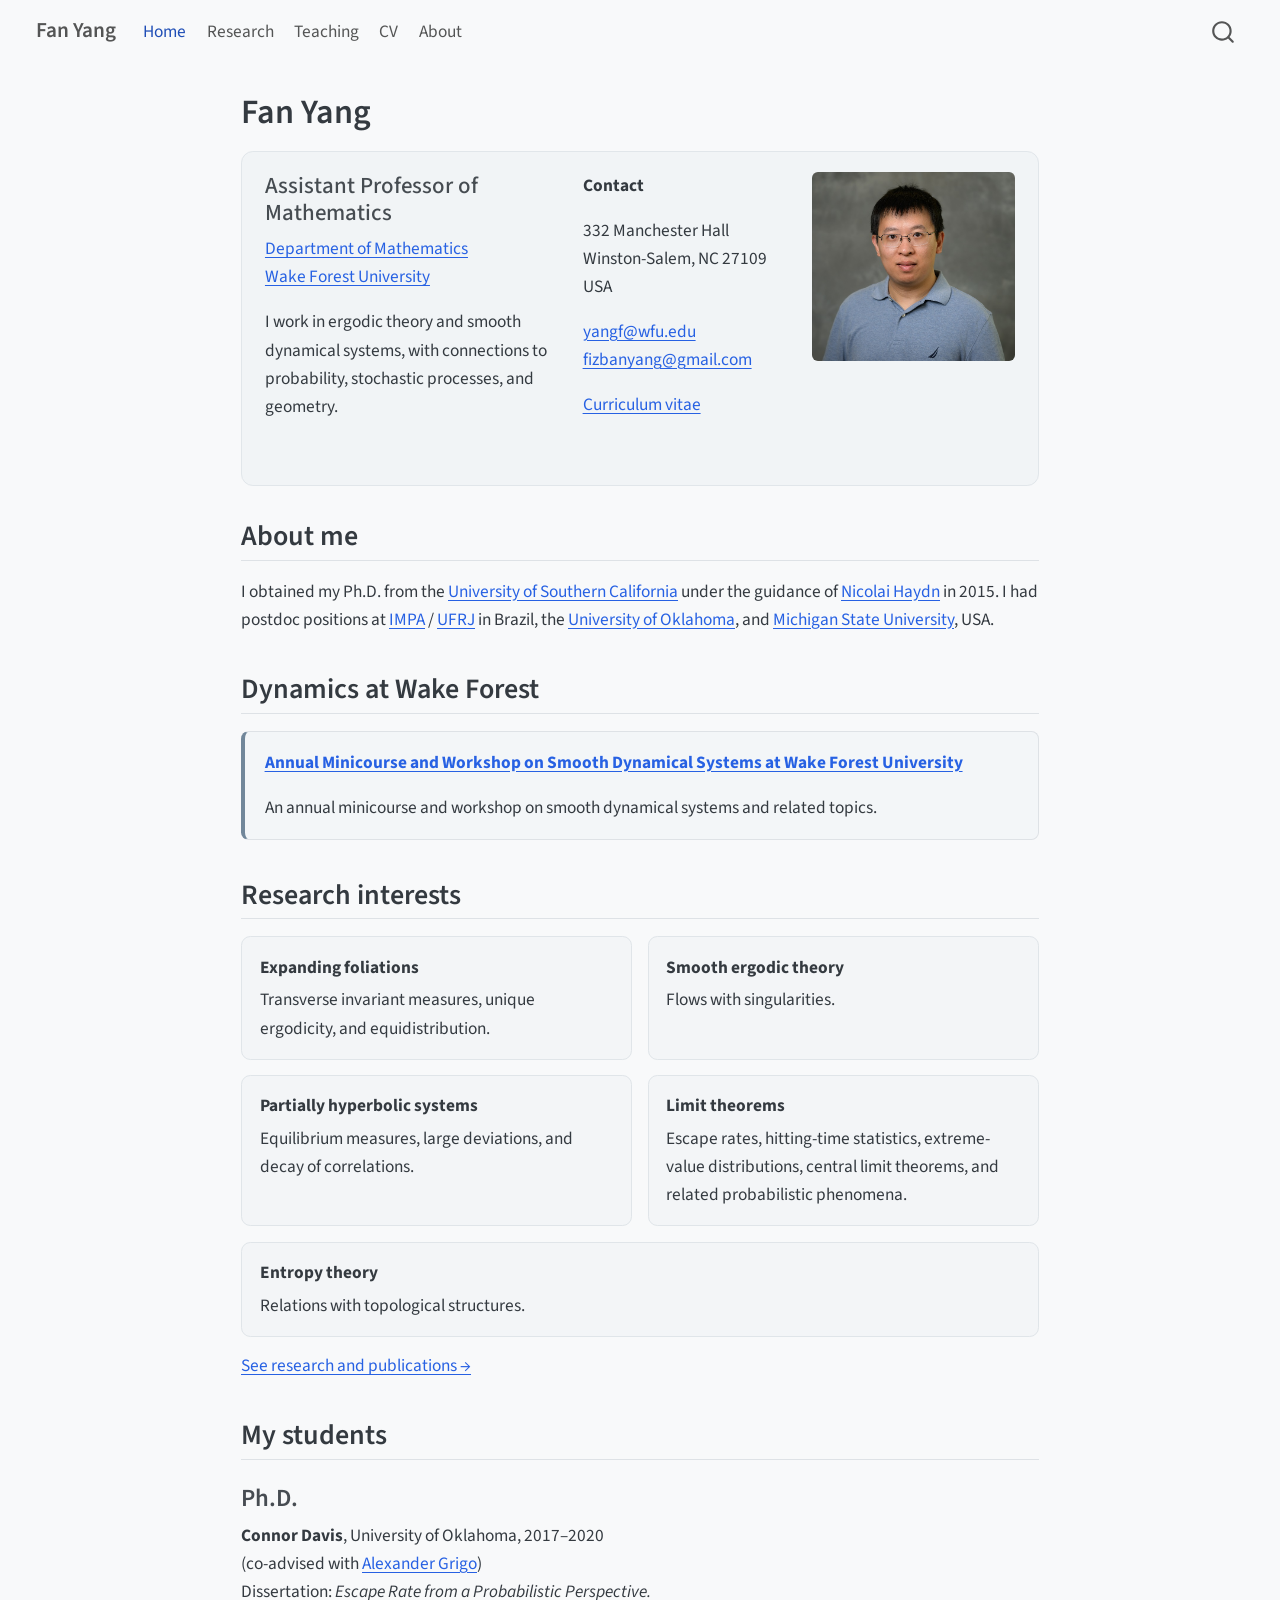
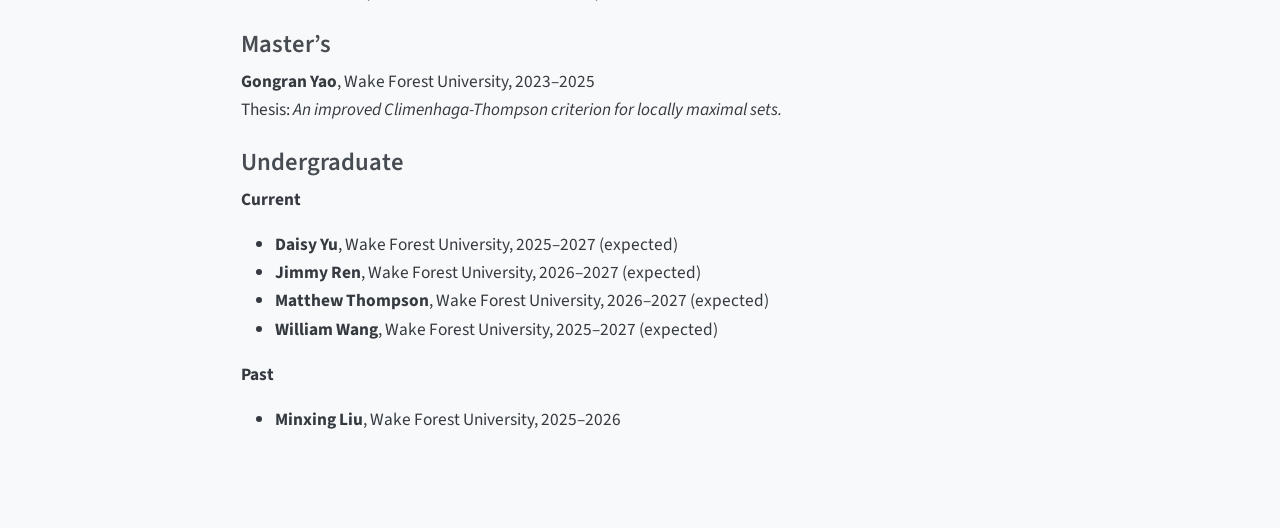
==== index.html @ 1210e76a "Built site for gh-pages" ====
<!DOCTYPE html>
<html xmlns="http://www.w3.org/1999/xhtml" lang="en" xml:lang="en"><head>

<meta charset="utf-8">
<meta name="generator" content="quarto-1.10.18">

<meta name="viewport" content="width=device-width, initial-scale=1.0, user-scalable=yes">


<title>Fan Yang</title>
<style>
/* Default styles provided by pandoc.
** See https://pandoc.org/MANUAL.html#variables-for-html for config info.
*/
span.smallcaps{font-variant: small-caps;}
div.columns{display: flex; gap: 1.5em;}
div.column{flex: auto;}
@media screen {
div.columns{gap: min(4vw, 1.5em);}
div.column{overflow-x: auto;}
}
div.hanging-indent{margin-left: 1.5em; text-indent: -1.5em;}
ul.task-list{list-style: none;}
ul.task-list li input[type="checkbox"] {
  width: 0.8em;
  margin: 0 0.8em 0.2em -1em; /* quarto-specific, see https://github.com/quarto-dev/quarto-cli/issues/4556 */ 
  vertical-align: middle;
}
</style>


<script src="site_libs/quarto-nav/quarto-nav.js"></script>
<script src="site_libs/quarto-nav/headroom.min.js"></script>
<script src="site_libs/clipboard/clipboard.min.js"></script>
<script src="site_libs/quarto-search/autocomplete.umd.js"></script>
<script src="site_libs/quarto-search/fuse.min.js"></script>
<script src="site_libs/quarto-search/quarto-search.js"></script>
<meta name="quarto:offset" content="./">
<script src="site_libs/quarto-html/quarto.js" type="module"></script>
<script src="site_libs/quarto-html/tabsets/tabsets.js" type="module"></script>
<script src="site_libs/quarto-html/popper.min.js"></script>
<script src="site_libs/quarto-html/tippy.umd.min.js"></script>
<link href="site_libs/quarto-html/tippy.css" rel="stylesheet">
<link href="site_libs/quarto-html/quarto-syntax-highlighting-64a204ab8560d761af7679ceaba22944.css" rel="stylesheet" id="quarto-text-highlighting-styles">
<script src="site_libs/bootstrap/bootstrap.min.js"></script>
<link href="site_libs/bootstrap/bootstrap-icons.css" rel="stylesheet">
<link href="site_libs/bootstrap/bootstrap-445b8638c3d06994fee0907d791121c4.min.css" rel="stylesheet" append-hash="true" id="quarto-bootstrap" data-mode="light">
<script id="quarto-search-options" type="application/json">{
  "location": "navbar",
  "copy-button": false,
  "collapse-after": 3,
  "panel-placement": "end",
  "type": "overlay",
  "limit": 50,
  "keyboard-shortcut": [
    "f",
    "/",
    "s"
  ],
  "show-item-context": false,
  "language": {
    "search-no-results-text": "No results",
    "search-matching-documents-text": "matching documents",
    "search-copy-link-title": "Copy link to search",
    "search-hide-matches-text": "Hide additional matches",
    "search-more-match-text": "more match in this document",
    "search-more-matches-text": "more matches in this document",
    "search-clear-button-title": "Clear",
    "search-text-placeholder": "",
    "search-detached-cancel-button-title": "Cancel",
    "search-submit-button-title": "Submit",
    "search-label": "Search"
  }
}</script>


<link rel="stylesheet" href="site-20260906.css">
</head>

<body class="nav-fixed fullcontent quarto-light">

<div id="quarto-search-results"></div>
  <header id="quarto-header" class="headroom fixed-top">
    <nav class="navbar navbar-expand-lg " data-bs-theme="dark">
      <div class="navbar-container container-fluid">
      <div class="navbar-brand-container mx-auto">
    <a class="navbar-brand" href="./index.html">
    <span class="navbar-title">Fan Yang</span>
    </a>
  </div>
            <div id="quarto-search" class="" title="Search"></div>
          <button class="navbar-toggler" type="button" data-bs-toggle="collapse" data-bs-target="#navbarCollapse" aria-controls="navbarCollapse" role="menu" aria-expanded="false" aria-label="Toggle navigation" onclick="if (window.quartoToggleHeadroom) { window.quartoToggleHeadroom(); }">
  <span class="navbar-toggler-icon"></span>
</button>
          <div class="collapse navbar-collapse" id="navbarCollapse">
            <ul class="navbar-nav navbar-nav-scroll me-auto">
  <li class="nav-item">
    <a class="nav-link active" href="./index.html" aria-current="page"> 
<span class="menu-text">Home</span></a>
  </li>  
  <li class="nav-item">
    <a class="nav-link" href="./research-and-publications.html"> 
<span class="menu-text">Research</span></a>
  </li>  
  <li class="nav-item">
    <a class="nav-link" href="./teaching.html"> 
<span class="menu-text">Teaching</span></a>
  </li>  
  <li class="nav-item">
    <a class="nav-link" href="https://www.dropbox.com/scl/fi/lx8904ivaku64ta4567kk/CV.pdf?rlkey=yzhe9lqyrfjpr1rv62sb2cgor&amp;dl=0"> 
<span class="menu-text">CV</span></a>
  </li>  
  <li class="nav-item">
    <a class="nav-link" href="./about.html"> 
<span class="menu-text">About</span></a>
  </li>  
</ul>
          </div> <!-- /navcollapse -->
            <div class="quarto-navbar-tools">
</div>
      </div> <!-- /container-fluid -->
    </nav>
</header>
<!-- content -->
<div id="quarto-content" class="quarto-container page-columns page-rows-contents page-layout-article page-navbar">
<!-- sidebar -->
<!-- margin-sidebar -->
    
<!-- main -->
<main class="content" id="quarto-document-content">

<header id="title-block-header" class="quarto-title-block default">
<div class="quarto-title">
<h1 class="title">Fan Yang</h1>
</div>



<div class="quarto-title-meta">

    
  
    
  </div>
  


</header>


<div class="home-hero">
<div class="home-hero-grid">
<section id="assistant-professor-of-mathematics" class="level3 hero-main">
<h3 data-anchor-id="assistant-professor-of-mathematics">Assistant Professor of Mathematics</h3>
<p><a href="https://math.wfu.edu/">Department of Mathematics</a><br>
<a href="https://www.wfu.edu/">Wake Forest University</a></p>
<p>I work in ergodic theory and smooth dynamical systems, with connections to probability, stochastic processes, and geometry.</p>
</section>
<div class="hero-contact">
<p><strong>Contact</strong></p>
<p>332 Manchester Hall<br>
Winston-Salem, NC 27109<br>
USA</p>
<p><a href="mailto:yangf@wfu.edu">yangf@wfu.edu</a><br>
<a href="mailto:fizbanyang@gmail.com">fizbanyang@gmail.com</a></p>
<p><a href="https://www.dropbox.com/scl/fi/lx8904ivaku64ta4567kk/CV.pdf?rlkey=yzhe9lqyrfjpr1rv62sb2cgor&amp;dl=0">Curriculum vitae</a></p>
</div>
<div class="hero-photo">
<p><img src="images/Yang-Fan.jpg" class="profile-photo img-fluid" alt="Portrait of Fan Yang"></p>
</div>
</div>
</div>
<section id="about-me" class="level2">
<h2 data-anchor-id="about-me">About me</h2>
<p>I obtained my Ph.D.&nbsp;from the <a href="https://www.usc.edu/">University of Southern California</a> under the guidance of <a href="https://dornsife.usc.edu/nicolai-haydn/">Nicolai Haydn</a> in 2015. I had postdoc positions at <a href="https://impa.br/">IMPA</a> / <a href="https://im.ufrj.br/index.php/pt/">UFRJ</a> in Brazil, the <a href="https://www.ou.edu/">University of Oklahoma</a>, and <a href="https://msu.edu/">Michigan State University</a>, USA.</p>
</section>
<section id="dynamics-at-wake-forest" class="level2">
<h2 data-anchor-id="dynamics-at-wake-forest">Dynamics at Wake Forest</h2>
<div class="activity-card">
<p><a href="https://sites.google.com/wfu.edu/jan-2026-dynamics-workshop-wfu/"><strong>Annual Minicourse and Workshop on Smooth Dynamical Systems at Wake Forest University</strong></a></p>
<p>An annual minicourse and workshop on smooth dynamical systems and related topics.</p>
</div>
</section>
<section id="research-interests" class="level2">
<h2 data-anchor-id="research-interests">Research interests</h2>
<div class="research-grid">
<div class="research-card">
<p><strong>Expanding foliations</strong></p>
<p>Transverse invariant measures, unique ergodicity, and equidistribution.</p>
</div>
<div class="research-card">
<p><strong>Smooth ergodic theory</strong></p>
<p>Flows with singularities.</p>
</div>
<div class="research-card">
<p><strong>Partially hyperbolic systems</strong></p>
<p>Equilibrium measures, large deviations, and decay of correlations.</p>
</div>
<div class="research-card">
<p><strong>Limit theorems</strong></p>
<p>Escape rates, hitting-time statistics, extreme-value distributions, central limit theorems, and related probabilistic phenomena.</p>
</div>
<div class="research-card research-card-wide">
<p><strong>Entropy theory</strong></p>
<p>Relations with topological structures.</p>
</div>
</div>
<p><a href="./research-and-publications.html">See research and publications →</a></p>
</section>
<section id="my-students" class="level2">
<h2 data-anchor-id="my-students">My students</h2>
<section id="ph.d." class="level3">
<h3 data-anchor-id="ph.d.">Ph.D.</h3>
<p><strong>Connor Davis</strong>, University of Oklahoma, 2017–2020<br>
(co-advised with <a href="https://math.ou.edu/~grigo/">Alexander Grigo</a>)<br>
Dissertation: <em>Escape Rate from a Probabilistic Perspective.</em></p>
</section>
<section id="masters" class="level3">
<h3 data-anchor-id="masters">Master’s</h3>
<p><strong>Gongran Yao</strong>, Wake Forest University, 2023–2025<br>
Thesis: <em>An improved Climenhaga-Thompson criterion for locally maximal sets.</em></p>
</section>
<section id="undergraduate" class="level3">
<h3 data-anchor-id="undergraduate">Undergraduate</h3>
<p><strong>Current</strong></p>
<ul>
<li><strong>Daisy Yu</strong>, Wake Forest University, 2025–2027 (expected)</li>
<li><strong>Jimmy Ren</strong>, Wake Forest University, 2026–2027 (expected)</li>
<li><strong>Matthew Thompson</strong>, Wake Forest University, 2026–2027 (expected)</li>
<li><strong>William Wang</strong>, Wake Forest University, 2025–2027 (expected)</li>
</ul>
<p><strong>Past</strong></p>
<ul>
<li><strong>Minxing Liu</strong>, Wake Forest University, 2025–2026</li>
</ul>


</section>
</section>

</main> <!-- /main -->
<script id="quarto-html-after-body" type="application/javascript">
  window.document.addEventListener("DOMContentLoaded", function (event) {
    const isCodeAnnotation = (el) => {
      for (const clz of el.classList) {
        if (clz.startsWith('code-annotation-')) {                     
          return true;
        }
      }
      return false;
    }
    const onCopySuccess = function(e) {
      // button target
      const button = e.trigger;
      // don't keep focus
      button.blur();
      // flash "checked"
      button.classList.add('code-copy-button-checked');
      var currentTitle = button.getAttribute("title");
      button.setAttribute("title", "Copied!");
      let tooltip;
      if (window.bootstrap) {
        button.setAttribute("data-bs-toggle", "tooltip");
        button.setAttribute("data-bs-placement", "left");
        button.setAttribute("data-bs-title", "Copied!");
        tooltip = new bootstrap.Tooltip(button, 
          { trigger: "manual", 
            customClass: "code-copy-button-tooltip",
            offset: [0, -8]});
        tooltip.show();    
      }
      setTimeout(function() {
        if (tooltip) {
          tooltip.hide();
          button.removeAttribute("data-bs-title");
          button.removeAttribute("data-bs-toggle");
          button.removeAttribute("data-bs-placement");
        }
        button.setAttribute("title", currentTitle);
        button.classList.remove('code-copy-button-checked');
      }, 1000);
      // clear code selection
      e.clearSelection();
    }
    const getTextToCopy = function(trigger) {
      const outerScaffold = trigger.parentElement.cloneNode(true);
      const codeEl = outerScaffold.querySelector('code');
      for (const childEl of codeEl.children) {
        if (isCodeAnnotation(childEl)) {
          childEl.remove();
        }
      }
      return codeEl.innerText;
    }
    const clipboard = new window.ClipboardJS('.code-copy-button:not([data-in-quarto-modal])', {
      text: getTextToCopy
    });
    clipboard.on('success', onCopySuccess);
    if (window.document.getElementById('quarto-embedded-source-code-modal')) {
      const clipboardModal = new window.ClipboardJS('.code-copy-button[data-in-quarto-modal]', {
        text: getTextToCopy,
        container: window.document.getElementById('quarto-embedded-source-code-modal')
      });
      clipboardModal.on('success', onCopySuccess);
    }
      var localhostRegex = new RegExp(/^(?:http|https):\/\/localhost\:?[0-9]*\//);
      var mailtoRegex = new RegExp(/^mailto:/);
        var filterRegex = new RegExp("https:\/\/fanyang-math\.github\.io");
      var isInternal = (href) => {
          return filterRegex.test(href) || localhostRegex.test(href) || mailtoRegex.test(href);
      }
      // Inspect non-navigation links and adorn them if external
     var links = window.document.querySelectorAll('a[href]:not(.nav-link):not(.navbar-brand):not(.toc-action):not(.sidebar-link):not(.sidebar-item-toggle):not(.pagination-link):not(.no-external):not([aria-hidden]):not(.dropdown-item):not(.quarto-navigation-tool):not(.about-link)');
      for (var i=0; i<links.length; i++) {
        const link = links[i];
        if (!isInternal(link.href)) {
          // undo the damage that might have been done by quarto-nav.js in the case of
          // links that we want to consider external
          if (link.dataset.originalHref !== undefined) {
            link.href = link.dataset.originalHref;
          }
            // target, if specified
            link.setAttribute("target", "_blank");
            if (link.getAttribute("rel") === null) {
              link.setAttribute("rel", "noopener");
            }
        }
      }
    function tippyHover(el, contentFn, onTriggerFn, onUntriggerFn) {
      const config = {
        allowHTML: true,
        maxWidth: 500,
        delay: 100,
        arrow: false,
        appendTo: function(el) {
            return el.parentElement;
        },
        interactive: true,
        interactiveBorder: 10,
        theme: 'quarto',
        placement: 'bottom-start',
      };
      if (contentFn) {
        config.content = contentFn;
      }
      if (onTriggerFn) {
        config.onTrigger = onTriggerFn;
      }
      if (onUntriggerFn) {
        config.onUntrigger = onUntriggerFn;
      }
      window.tippy(el, config); 
    }
    const noterefs = window.document.querySelectorAll('a[role="doc-noteref"]');
    for (var i=0; i<noterefs.length; i++) {
      const ref = noterefs[i];
      tippyHover(ref, function() {
        // use id or data attribute instead here
        let href = ref.getAttribute('data-footnote-href') || ref.getAttribute('href');
        try { href = new URL(href).hash; } catch {}
        const id = href.replace(/^#\/?/, "");
        const note = window.document.getElementById(id);
        if (note) {
          return note.innerHTML;
        } else {
          return "";
        }
      });
    }
    const xrefs = window.document.querySelectorAll('a.quarto-xref');
    const processXRef = (id, note) => {
      // Strip column container classes
      const stripColumnClz = (el) => {
        el.classList.remove("page-full", "page-columns");
        if (el.children) {
          for (const child of el.children) {
            stripColumnClz(child);
          }
        }
      }
      stripColumnClz(note)
      if (id === null || id.startsWith('sec-')) {
        // Special case sections, only their first couple elements
        const container = document.createElement("div");
        if (note.children && note.children.length > 2) {
          container.appendChild(note.children[0].cloneNode(true));
          for (let i = 1; i < note.children.length; i++) {
            const child = note.children[i];
            if (child.tagName === "P" && child.innerText === "") {
              continue;
            } else {
              container.appendChild(child.cloneNode(true));
              break;
            }
          }
          if (window.Quarto?.typesetMath) {
            window.Quarto.typesetMath(container);
          }
          return container.innerHTML
        } else {
          if (window.Quarto?.typesetMath) {
            window.Quarto.typesetMath(note);
          }
          return note.innerHTML;
        }
      } else {
        // Remove any anchor links if they are present
        const anchorLink = note.querySelector('a.anchorjs-link');
        if (anchorLink) {
          anchorLink.remove();
        }
        if (window.Quarto?.typesetMath) {
          window.Quarto.typesetMath(note);
        }
        if (note.classList.contains("callout")) {
          return note.outerHTML;
        } else {
          return note.innerHTML;
        }
      }
    }
    for (var i=0; i<xrefs.length; i++) {
      const xref = xrefs[i];
      tippyHover(xref, undefined, function(instance) {
        instance.disable();
        let url = xref.getAttribute('href');
        let hash = undefined; 
        if (url.startsWith('#')) {
          hash = url;
        } else {
          try { hash = new URL(url).hash; } catch {}
        }
        if (hash) {
          const id = hash.replace(/^#\/?/, "");
          const note = window.document.getElementById(id);
          if (note !== null) {
            try {
              const html = processXRef(id, note.cloneNode(true));
              instance.setContent(html);
            } finally {
              instance.enable();
              instance.show();
            }
          } else {
            // See if we can fetch this
            fetch(url.split('#')[0])
            .then(res => res.text())
            .then(html => {
              const parser = new DOMParser();
              const htmlDoc = parser.parseFromString(html, "text/html");
              const note = htmlDoc.getElementById(id);
              if (note !== null) {
                const html = processXRef(id, note);
                instance.setContent(html);
              } 
            }).finally(() => {
              instance.enable();
              instance.show();
            });
          }
        } else {
          // See if we can fetch a full url (with no hash to target)
          // This is a special case and we should probably do some content thinning / targeting
          fetch(url)
          .then(res => res.text())
          .then(html => {
            const parser = new DOMParser();
            const htmlDoc = parser.parseFromString(html, "text/html");
            const note = htmlDoc.querySelector('main.content');
            if (note !== null) {
              // This should only happen for chapter cross references
              // (since there is no id in the URL)
              // remove the first header
              if (note.children.length > 0 && note.children[0].tagName === "HEADER") {
                note.children[0].remove();
              }
              const html = processXRef(null, note);
              instance.setContent(html);
            } 
          }).finally(() => {
            instance.enable();
            instance.show();
          });
        }
      }, function(instance) {
      });
    }
        let selectedAnnoteEl;
        const selectorForAnnotation = ( cell, annotation) => {
          let cellAttr = 'data-code-cell="' + cell + '"';
          let lineAttr = 'data-code-annotation="' +  annotation + '"';
          const selector = 'span[' + cellAttr + '][' + lineAttr + ']';
          return selector;
        }
        const selectCodeLines = (annoteEl) => {
          const doc = window.document;
          const targetCell = annoteEl.getAttribute("data-target-cell");
          const targetAnnotation = annoteEl.getAttribute("data-target-annotation");
          const annoteSpan = window.document.querySelector(selectorForAnnotation(targetCell, targetAnnotation));
          const lines = annoteSpan.getAttribute("data-code-lines").split(",");
          const lineIds = lines.map((line) => {
            return targetCell + "-" + line;
          })
          let top = null;
          let height = null;
          let parent = null;
          if (lineIds.length > 0) {
              //compute the position of the single el (top and bottom and make a div)
              const el = window.document.getElementById(lineIds[0]);
              top = el.offsetTop;
              height = el.offsetHeight;
              parent = el.parentElement.parentElement;
            if (lineIds.length > 1) {
              const lastEl = window.document.getElementById(lineIds[lineIds.length - 1]);
              const bottom = lastEl.offsetTop + lastEl.offsetHeight;
              height = bottom - top;
            }
            if (top !== null && height !== null && parent !== null) {
              // cook up a div (if necessary) and position it 
              let div = window.document.getElementById("code-annotation-line-highlight");
              if (div === null) {
                div = window.document.createElement("div");
                div.setAttribute("id", "code-annotation-line-highlight");
                div.style.position = 'absolute';
                parent.appendChild(div);
              }
              div.style.top = top - 2 + "px";
              div.style.height = height + 4 + "px";
              div.style.left = 0;
              let gutterDiv = window.document.getElementById("code-annotation-line-highlight-gutter");
              if (gutterDiv === null) {
                gutterDiv = window.document.createElement("div");
                gutterDiv.setAttribute("id", "code-annotation-line-highlight-gutter");
                gutterDiv.style.position = 'absolute';
                const codeCell = window.document.getElementById(targetCell);
                const gutter = codeCell.querySelector('.code-annotation-gutter');
                gutter.appendChild(gutterDiv);
              }
              gutterDiv.style.top = top - 2 + "px";
              gutterDiv.style.height = height + 4 + "px";
            }
            selectedAnnoteEl = annoteEl;
          }
        };
        const unselectCodeLines = () => {
          const elementsIds = ["code-annotation-line-highlight", "code-annotation-line-highlight-gutter"];
          elementsIds.forEach((elId) => {
            const div = window.document.getElementById(elId);
            if (div) {
              div.remove();
            }
          });
          selectedAnnoteEl = undefined;
        };
          // Handle positioning of the toggle
      window.addEventListener(
        "resize",
        throttle(() => {
          elRect = undefined;
          if (selectedAnnoteEl) {
            selectCodeLines(selectedAnnoteEl);
          }
        }, 10)
      );
      function throttle(fn, ms) {
      let throttle = false;
      let timer;
        return (...args) => {
          if(!throttle) { // first call gets through
              fn.apply(this, args);
              throttle = true;
          } else { // all the others get throttled
              if(timer) clearTimeout(timer); // cancel #2
              timer = setTimeout(() => {
                fn.apply(this, args);
                timer = throttle = false;
              }, ms);
          }
        };
      }
        // Attach click handler to the DT
        const annoteDls = window.document.querySelectorAll('dt[data-target-cell]');
        for (const annoteDlNode of annoteDls) {
          annoteDlNode.addEventListener('click', (event) => {
            const clickedEl = event.target;
            if (clickedEl !== selectedAnnoteEl) {
              unselectCodeLines();
              const activeEl = window.document.querySelector('dt[data-target-cell].code-annotation-active');
              if (activeEl) {
                activeEl.classList.remove('code-annotation-active');
              }
              selectCodeLines(clickedEl);
              clickedEl.classList.add('code-annotation-active');
            } else {
              // Unselect the line
              unselectCodeLines();
              clickedEl.classList.remove('code-annotation-active');
            }
          });
        }
    const findCites = (el) => {
      const parentEl = el.parentElement;
      if (parentEl) {
        const cites = parentEl.dataset.cites;
        if (cites) {
          return {
            el,
            cites: cites.split(' ')
          };
        } else {
          return findCites(el.parentElement)
        }
      } else {
        return undefined;
      }
    };
    var bibliorefs = window.document.querySelectorAll('a[role="doc-biblioref"]');
    for (var i=0; i<bibliorefs.length; i++) {
      const ref = bibliorefs[i];
      const citeInfo = findCites(ref);
      if (citeInfo) {
        tippyHover(citeInfo.el, function() {
          var popup = window.document.createElement('div');
          citeInfo.cites.forEach(function(cite) {
            var citeDiv = window.document.createElement('div');
            citeDiv.classList.add('hanging-indent');
            citeDiv.classList.add('csl-entry');
            var biblioDiv = window.document.getElementById('ref-' + cite);
            if (biblioDiv) {
              citeDiv.innerHTML = biblioDiv.innerHTML;
            }
            popup.appendChild(citeDiv);
          });
          return popup.innerHTML;
        });
      }
    }
  });
  </script>
</div> <!-- /content -->




</body></html>
---- site_libs/quarto-html/tippy.css ----
.tippy-box[data-animation=fade][data-state=hidden]{opacity:0}[data-tippy-root]{max-width:calc(100vw - 10px)}.tippy-box{position:relative;background-color:#333;color:#fff;border-radius:4px;font-size:14px;line-height:1.4;white-space:normal;outline:0;transition-property:transform,visibility,opacity}.tippy-box[data-placement^=top]>.tippy-arrow{bottom:0}.tippy-box[data-placement^=top]>.tippy-arrow:before{bottom:-7px;left:0;border-width:8px 8px 0;border-top-color:initial;transform-origin:center top}.tippy-box[data-placement^=bottom]>.tippy-arrow{top:0}.tippy-box[data-placement^=bottom]>.tippy-arrow:before{top:-7px;left:0;border-width:0 8px 8px;border-bottom-color:initial;transform-origin:center bottom}.tippy-box[data-placement^=left]>.tippy-arrow{right:0}.tippy-box[data-placement^=left]>.tippy-arrow:before{border-width:8px 0 8px 8px;border-left-color:initial;right:-7px;transform-origin:center left}.tippy-box[data-placement^=right]>.tippy-arrow{left:0}.tippy-box[data-placement^=right]>.tippy-arrow:before{left:-7px;border-width:8px 8px 8px 0;border-right-color:initial;transform-origin:center right}.tippy-box[data-inertia][data-state=visible]{transition-timing-function:cubic-bezier(.54,1.5,.38,1.11)}.tippy-arrow{width:16px;height:16px;color:#333}.tippy-arrow:before{content:"";position:absolute;border-color:transparent;border-style:solid}.tippy-content{position:relative;padding:5px 9px;z-index:1}
---- site_libs/quarto-html/quarto-syntax-highlighting-64a204ab8560d761af7679ceaba22944.css ----
/* quarto syntax highlight colors */
:root {
  --quarto-hl-ot-color: #003B4F;
  --quarto-hl-at-color: #657422;
  --quarto-hl-ss-color: #20794D;
  --quarto-hl-an-color: #5E5E5E;
  --quarto-hl-fu-color: #4758AB;
  --quarto-hl-st-color: #20794D;
  --quarto-hl-cf-color: #003B4F;
  --quarto-hl-op-color: #5E5E5E;
  --quarto-hl-er-color: #AD0000;
  --quarto-hl-bn-color: #AD0000;
  --quarto-hl-al-color: #AD0000;
  --quarto-hl-va-color: #111111;
  --quarto-hl-bu-color: inherit;
  --quarto-hl-ex-color: inherit;
  --quarto-hl-pp-color: #AD0000;
  --quarto-hl-in-color: #5E5E5E;
  --quarto-hl-vs-color: #20794D;
  --quarto-hl-wa-color: #5E5E5E;
  --quarto-hl-do-color: #5E5E5E;
  --quarto-hl-im-color: #00769E;
  --quarto-hl-ch-color: #20794D;
  --quarto-hl-dt-color: #AD0000;
  --quarto-hl-fl-color: #AD0000;
  --quarto-hl-co-color: #5E5E5E;
  --quarto-hl-cv-color: #5E5E5E;
  --quarto-hl-cn-color: #8f5902;
  --quarto-hl-sc-color: #5E5E5E;
  --quarto-hl-dv-color: #AD0000;
  --quarto-hl-kw-color: #003B4F;
}

/* other quarto variables */
:root {
  --quarto-font-monospace: SFMono-Regular, Menlo, Monaco, Consolas, "Liberation Mono", "Courier New", monospace;
}

/* syntax highlight based on Pandoc's rules */
pre > code.sourceCode > span {
  color: #003B4F;
}

code.sourceCode > span {
  color: #003B4F;
}

div.sourceCode,
div.sourceCode pre.sourceCode {
  color: #003B4F;
}

/* Normal */
code span {
  color: #003B4F;
}

/* Alert */
code span.al {
  color: #AD0000;
  font-style: inherit;
}

/* Annotation */
code span.an {
  color: #5E5E5E;
  font-style: inherit;
}

/* Attribute */
code span.at {
  color: #657422;
  font-style: inherit;
}

/* BaseN */
code span.bn {
  color: #AD0000;
  font-style: inherit;
}

/* BuiltIn */
code span.bu {
  font-style: inherit;
}

/* ControlFlow */
code span.cf {
  color: #003B4F;
  font-weight: bold;
  font-style: inherit;
}

/* Char */
code span.ch {
  color: #20794D;
  font-style: inherit;
}

/* Constant */
code span.cn {
  color: #8f5902;
  font-style: inherit;
}

/* Comment */
code span.co {
  color: #5E5E5E;
  font-style: inherit;
}

/* CommentVar */
code span.cv {
  color: #5E5E5E;
  font-style: italic;
}

/* Documentation */
code span.do {
  color: #5E5E5E;
  font-style: italic;
}

/* DataType */
code span.dt {
  color: #AD0000;
  font-style: inherit;
}

/* DecVal */
code span.dv {
  color: #AD0000;
  font-style: inherit;
}

/* Error */
code span.er {
  color: #AD0000;
  font-style: inherit;
}

/* Extension */
code span.ex {
  font-style: inherit;
}

/* Float */
code span.fl {
  color: #AD0000;
  font-style: inherit;
}

/* Function */
code span.fu {
  color: #4758AB;
  font-style: inherit;
}

/* Import */
code span.im {
  color: #00769E;
  font-style: inherit;
}

/* Information */
code span.in {
  color: #5E5E5E;
  font-style: inherit;
}

/* Keyword */
code span.kw {
  color: #003B4F;
  font-weight: bold;
  font-style: inherit;
}

/* Operator */
code span.op {
  color: #5E5E5E;
  font-style: inherit;
}

/* Other */
code span.ot {
  color: #003B4F;
  font-style: inherit;
}

/* Preprocessor */
code span.pp {
  color: #AD0000;
  font-style: inherit;
}

/* SpecialChar */
code span.sc {
  color: #5E5E5E;
  font-style: inherit;
}

/* SpecialString */
code span.ss {
  color: #20794D;
  font-style: inherit;
}

/* String */
code span.st {
  color: #20794D;
  font-style: inherit;
}

/* Variable */
code span.va {
  color: #111111;
  font-style: inherit;
}

/* VerbatimString */
code span.vs {
  color: #20794D;
  font-style: inherit;
}

/* Warning */
code span.wa {
  color: #5E5E5E;
  font-style: italic;
}

.prevent-inlining {
  content: "</";
}

/*# sourceMappingURL=9d8d5bb603a83b8298b89080a598c93b.css.map */
---- site-20260906.css ----
body {
  font-size: 1.02rem;
  line-height: 1.62;
}

.navbar-brand {
  font-weight: 600;
}

h1 {
  font-weight: 600;
}

h2 {
  margin-top: 2.3rem;
  padding-bottom: 0.35rem;
  border-bottom: 1px solid var(--bs-border-color);
}

h3 {
  margin-top: 1.4rem;
}


.activity-card {
  padding: 1rem 1.15rem;
  border: 1px solid var(--bs-border-color);
  border-radius: 0.45rem;
  background: var(--bs-tertiary-bg);
}

.activity-card p:last-child {
  margin-bottom: 0;
}

ol > li {
  margin-bottom: 1rem;
}

/* Give the publication list enough vertical separation without making it airy. */
#published-papers + ol > li,
#preprints + ol > li {
  margin-bottom: 1.05rem;
}

/* Tables on the Teaching page should remain readable on narrow screens. */
table {
  width: 100%;
}



/* Keep the site content centered, but let the top navigation use the page width
   instead of looking centered inside the article column. */
.navbar .navbar-container,
.navbar .container-fluid {
  max-width: none !important;
  margin-left: 0 !important;
  margin-right: 0 !important;
}

.navbar .navbar-container {
  padding-left: 1.1rem;
  padding-right: 1.1rem;
}

.profile-photo {
  display: block;
  width: min(100%, 235px);
  height: auto;
  margin: 0 0 1rem auto;
  border-radius: 0.35rem;
}

@media (max-width: 768px) {
  .profile-photo {
    margin-left: 0;
    width: min(70%, 235px);
  }
}

/* ---------- Home-page visual layer ---------- */

/* Slightly soften the all-white page without making it look like a "designed" landing page. */
body {
  background-color: #f8f9fa;
}


/* The Wake activity keeps a slightly stronger accent. */
.activity-card {
  border-left: 4px solid #71879a;
  background-color: #f3f6f8;
}

/* Two-column research-interest cards on desktop. */
.research-grid {
  display: grid;
  grid-template-columns: repeat(2, minmax(0, 1fr));
  gap: 0.9rem;
  margin: 1rem 0 0.9rem 0;
}

.research-card {
  background-color: #f3f5f7;
  border: 1px solid #e0e5e9;
  border-radius: 0.55rem;
  padding: 0.95rem 1.05rem;
}

.research-card p {
  margin-bottom: 0;
}

.research-card p:first-child {
  margin-bottom: 0.28rem;
}

.research-card-wide {
  grid-column: 1 / -1;
}

/* Keep the reading column itself transparent so the very light page tint shows through. */
#quarto-content {
  background: transparent;
}

@media (max-width: 768px) {
  .research-grid {
    grid-template-columns: 1fr;
  }

  .research-card-wide {
    grid-column: auto;
  }
}




/* ---------- Research / Teaching page visual layer ---------- */

.page-intro {
  background-color: #f1f4f6;
  border: 1px solid #e1e6ea;
  border-radius: 0.65rem;
  padding: 1rem 1.2rem;
  margin: 0.35rem 0 1.8rem 0;
  font-size: 1.04rem;
}

.page-intro p {
  margin: 0;
}

.page-feature {
  background-color: #f4f6f8;
  border-left: 4px solid #71879a;
  border-radius: 0.25rem 0.55rem 0.55rem 0.25rem;
  padding: 0.9rem 1.05rem;
  margin: 0.75rem 0 1.6rem 0;
}

.page-feature ul {
  margin-bottom: 0;
}

.compact-feature {
  max-width: 42rem;
}

.teaching-table {
  margin: 0.75rem 0 1.8rem 0;
}

.teaching-table table {
  width: 100%;
  border-collapse: separate;
  border-spacing: 0;
  overflow: hidden;
  border: 1px solid #dfe4e8;
  border-radius: 0.55rem;
  background-color: #ffffff;
}

.teaching-table thead th {
  background-color: #e9eef2;
  border-bottom: 1px solid #d7dee4;
  font-weight: 650;
}

.teaching-table th,
.teaching-table td {
  padding: 0.72rem 0.85rem;
  vertical-align: top;
}


.teaching-table tbody tr:last-child td {
  border-bottom: 0;
}

@media (max-width: 768px) {
  .page-intro,
  .page-feature {
    padding: 0.85rem 0.95rem;
  }

  .teaching-table th,
  .teaching-table td {
    padding: 0.62rem 0.7rem;
  }
}


/* Semester color coding: subtle enough to preserve an academic look. */
.teaching-table tbody tr:has(.term-spring) td {
  background-color: #eef6f1;
}

.teaching-table tbody tr:has(.term-fall) td {
  background-color: #eef4fa;
}

.teaching-table tbody tr:has(.term-summer) td {
  background-color: #faf3e8;
}

.term-spring,
.term-fall,
.term-summer {
  white-space: nowrap;
}

/* Teaching table proportions: keep the Term column compact and give course names room. */
.teaching-table th:first-child,
.teaching-table td:first-child {
  width: 16%;
  white-space: nowrap;
}

.teaching-table th:nth-child(2),
.teaching-table td:nth-child(2) {
  width: 84%;
}

@media (min-width: 900px) {
  .teaching-table td:nth-child(2) {
    white-space: nowrap;
  }
}

@media (max-width: 899px) {
  .teaching-table td:nth-child(2) {
    white-space: normal;
  }
}

/* ---------- Home hero: custom CSS grid ---------- */
/* Avoid Quarto's .columns layout here. A native CSS grid is stable on
   reload/back-forward navigation and lets the tinted block size to content. */
.home-hero {
  background-color: #f1f4f6;
  border: 1px solid #e1e6ea;
  border-radius: 0.7rem;
  padding: 1.15rem 1.35rem 1.05rem 1.35rem;
  margin: 0.15rem 0 2rem 0;

  display: flow-root;
  min-height: 335px;
}

.home-hero-grid {
  display: grid;
  grid-template-columns: minmax(0, 42fr) minmax(0, 29fr) minmax(0, 30fr);
  column-gap: 2rem;
  align-items: start;
}

.home-hero h3 {
  margin-top: 0;
  font-size: 1.35rem;
  font-weight: 500;
}

.hero-main,
.hero-contact,
.hero-photo {
  min-width: 0;
}

.hero-photo {
  display: flex;
  justify-content: flex-end;
  align-items: flex-start;
}

.hero-photo .profile-photo,
.hero-photo img.profile-photo {
  display: block;
  width: 100%;
  max-width: 260px;
  height: auto;
  margin: 0;
  border-radius: 0.35rem;
}

/* Collapse gracefully on narrower screens. */
@media (max-width: 900px) {
  .home-hero-grid {
    grid-template-columns: 1fr 1fr;
    row-gap: 1.25rem;
  }

  .hero-photo {
    grid-column: 2;
    grid-row: 1 / span 2;
  }
}

@media (max-width: 650px) {
  .home-hero {
    padding: 1rem;
    min-height: 0;

  }

  .home-hero-grid {
    grid-template-columns: 1fr;
  }

  .hero-photo {
    grid-column: auto;
    grid-row: auto;
    justify-content: flex-start;
  }

  .hero-photo .profile-photo,
  .hero-photo img.profile-photo {
    max-width: 235px;
  }
}
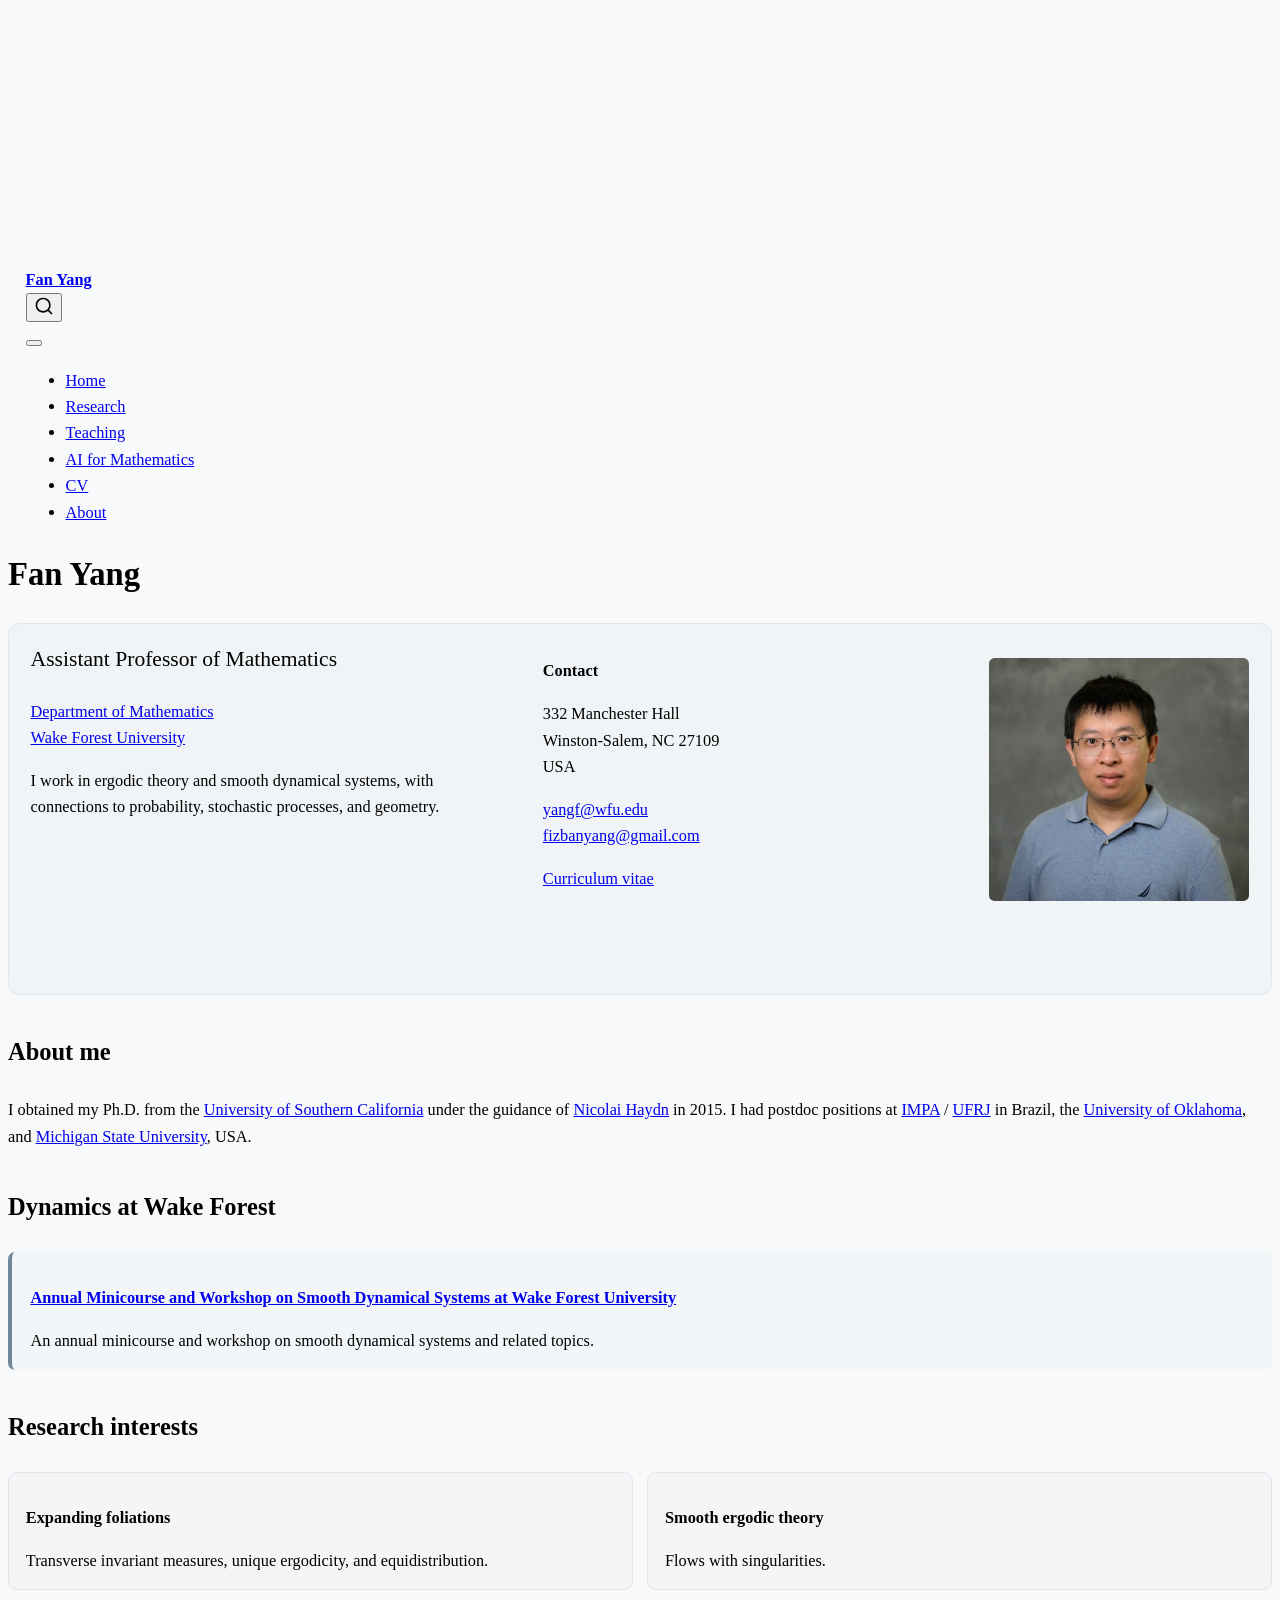
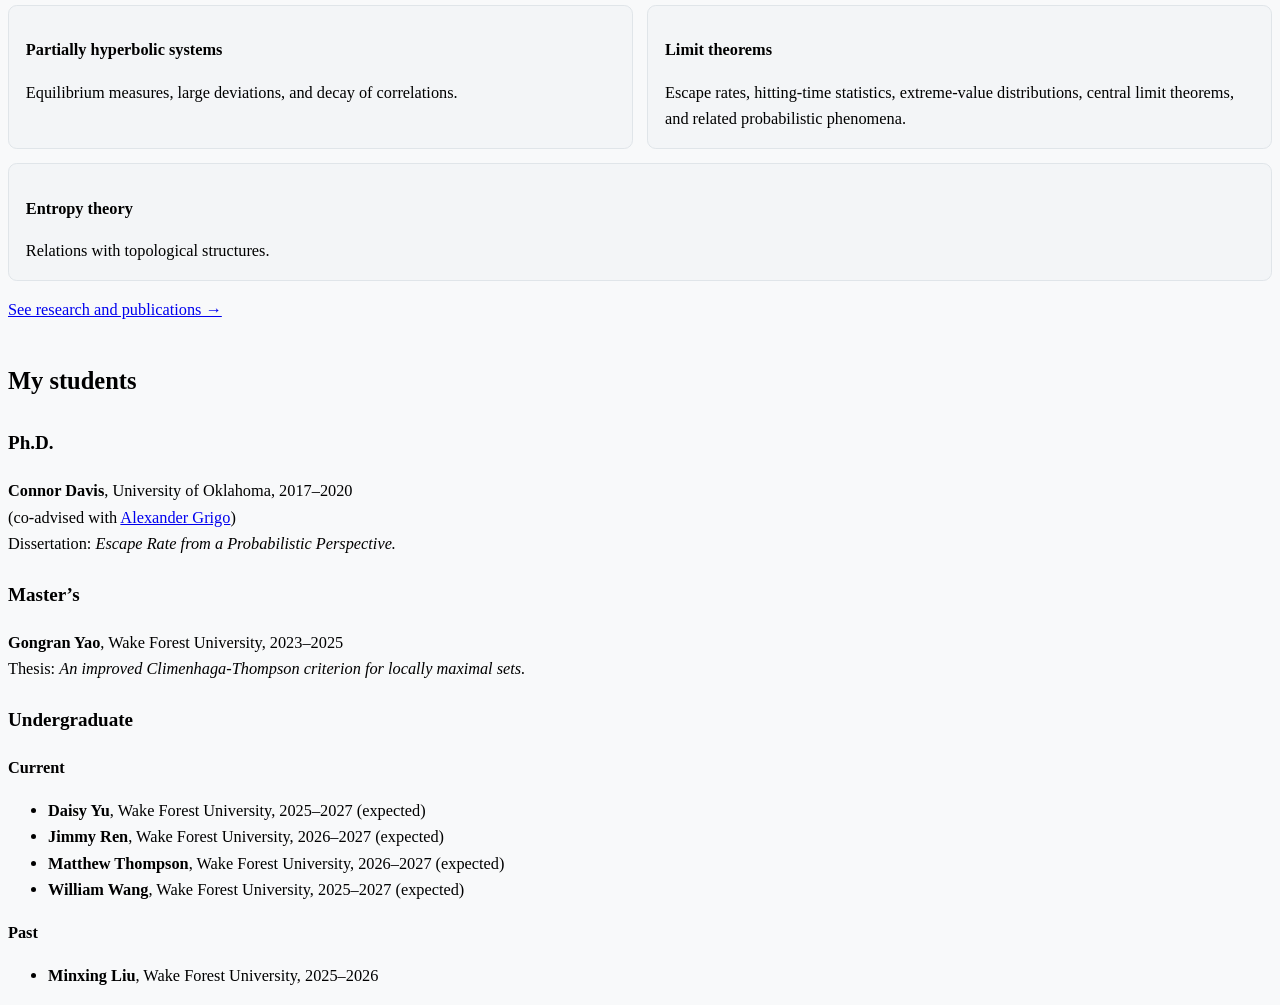
==== commit 803df065: "Built site for gh-pages" ====
--- a/index.html
+++ b/index.html
@@ -44,7 +44,7 @@
 <link href="site_libs/quarto-html/quarto-syntax-highlighting-64a204ab8560d761af7679ceaba22944.css" rel="stylesheet" id="quarto-text-highlighting-styles">
 <script src="site_libs/bootstrap/bootstrap.min.js"></script>
 <link href="site_libs/bootstrap/bootstrap-icons.css" rel="stylesheet">
-<link href="site_libs/bootstrap/bootstrap-445b8638c3d06994fee0907d791121c4.min.css" rel="stylesheet" append-hash="true" id="quarto-bootstrap" data-mode="light">
+<link href="site_libs/bootstrap/bootstrap-172ba59bd5e0b52282274ba0c0cc16fc.min.css" rel="stylesheet" append-hash="true" id="quarto-bootstrap" data-mode="light">
 <script id="quarto-search-options" type="application/json">{
   "location": "navbar",
   "copy-button": false,
@@ -107,6 +107,10 @@
 <span class="menu-text">Teaching</span></a>
   </li>  
   <li class="nav-item">
+    <a class="nav-link" href="./ai-for-mathematics.html"> 
+<span class="menu-text">AI for Mathematics</span></a>
+  </li>  
+  <li class="nav-item">
     <a class="nav-link" href="https://www.dropbox.com/scl/fi/lx8904ivaku64ta4567kk/CV.pdf?rlkey=yzhe9lqyrfjpr1rv62sb2cgor&amp;dl=0"> 
 <span class="menu-text">CV</span></a>
   </li>  
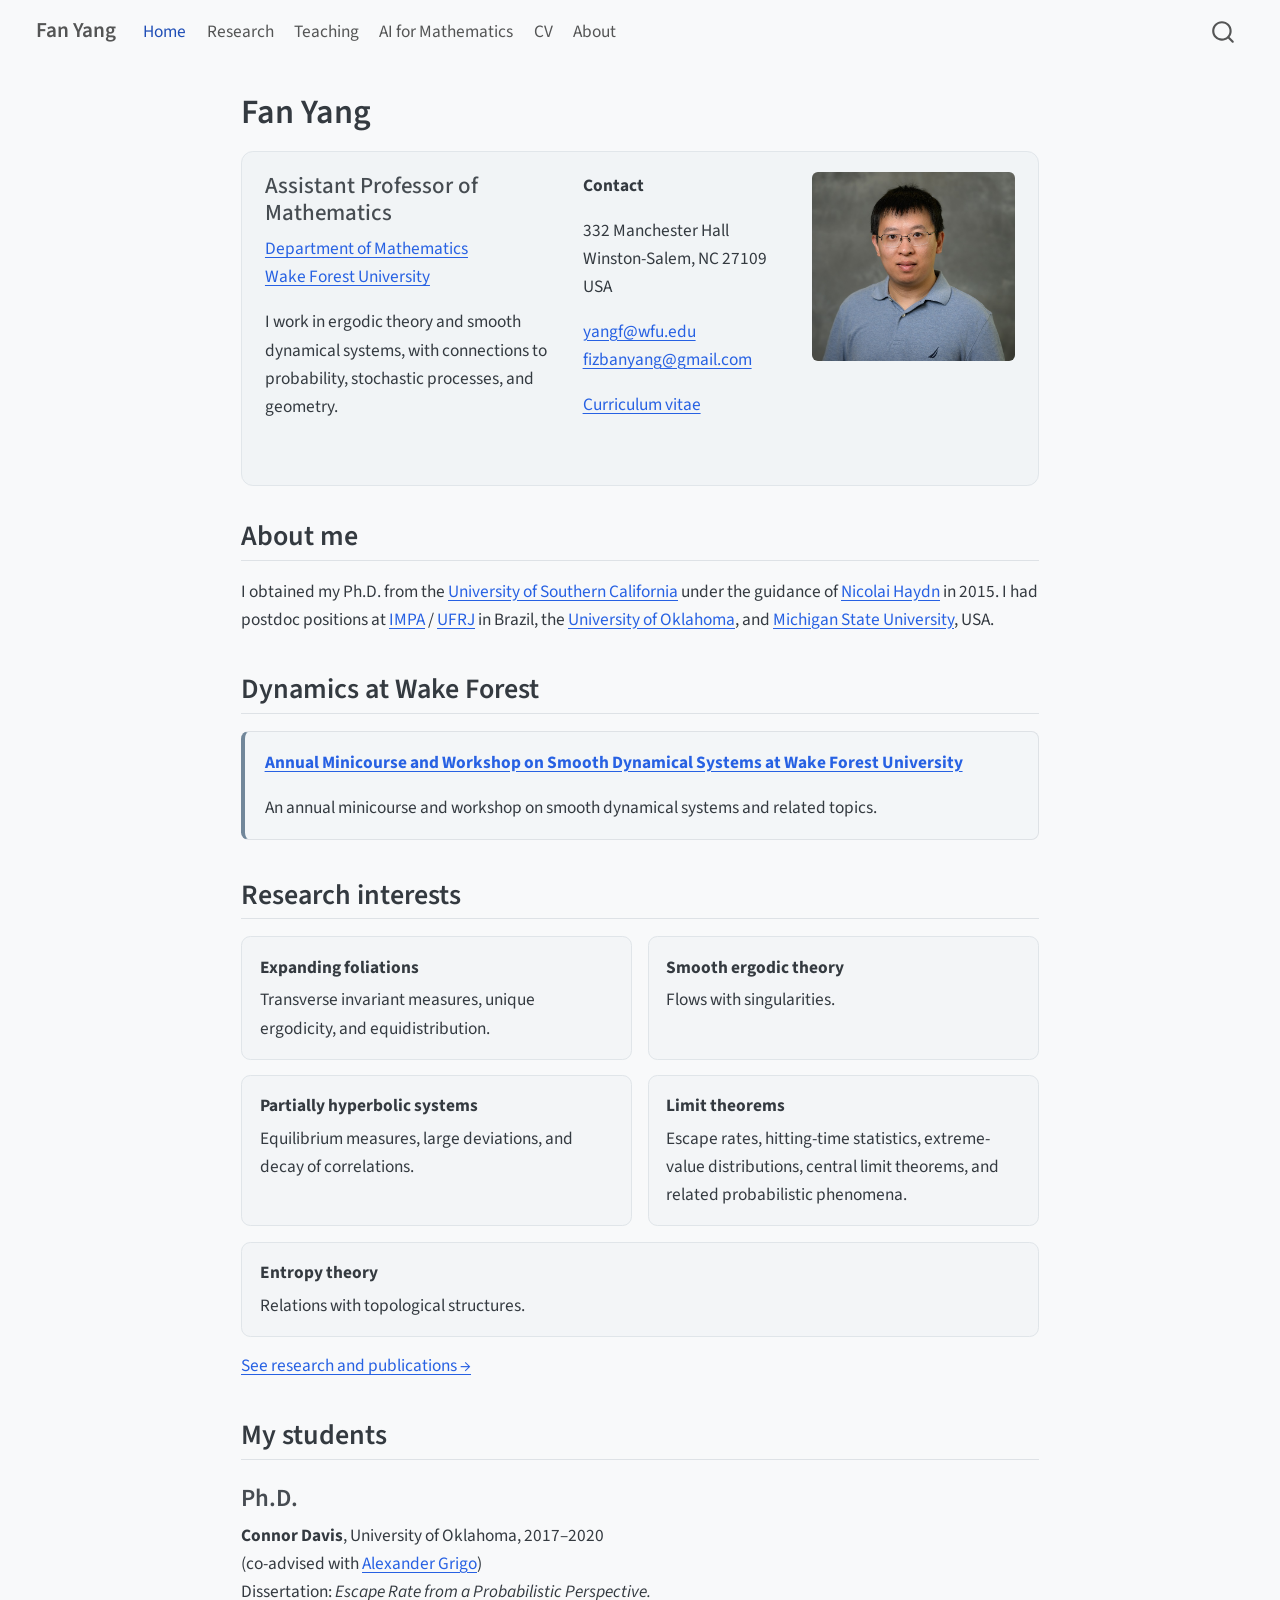
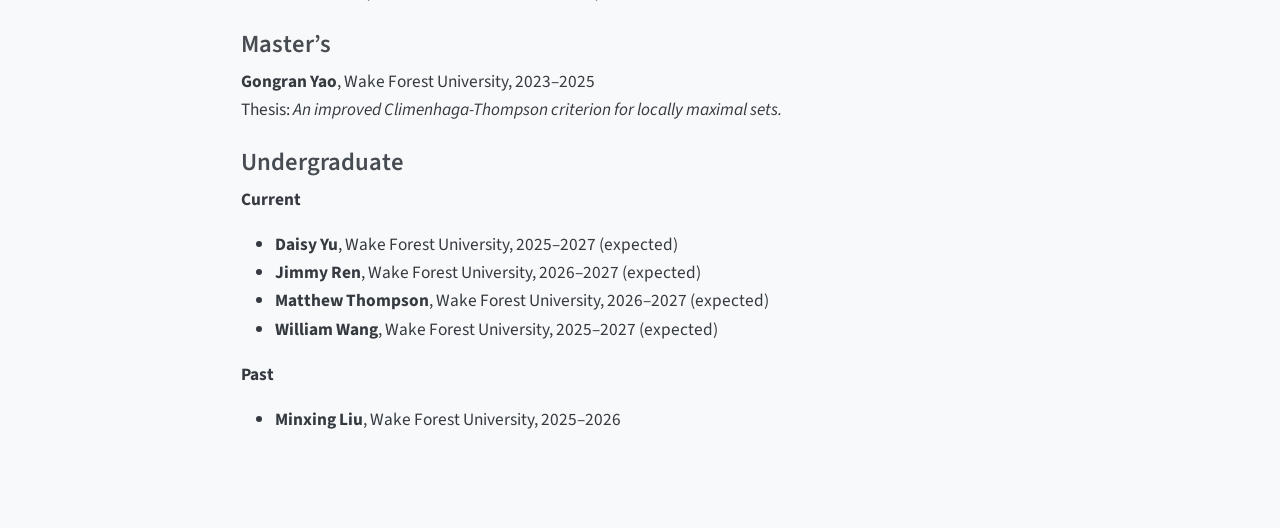
==== commit 4a3eb6b3: "Built site for gh-pages" ====
--- a/index.html
+++ b/index.html
@@ -44,7 +44,7 @@
 <link href="site_libs/quarto-html/quarto-syntax-highlighting-64a204ab8560d761af7679ceaba22944.css" rel="stylesheet" id="quarto-text-highlighting-styles">
 <script src="site_libs/bootstrap/bootstrap.min.js"></script>
 <link href="site_libs/bootstrap/bootstrap-icons.css" rel="stylesheet">
-<link href="site_libs/bootstrap/bootstrap-172ba59bd5e0b52282274ba0c0cc16fc.min.css" rel="stylesheet" append-hash="true" id="quarto-bootstrap" data-mode="light">
+<link href="site_libs/bootstrap/bootstrap-445b8638c3d06994fee0907d791121c4.min.css" rel="stylesheet" append-hash="true" id="quarto-bootstrap" data-mode="light">
 <script id="quarto-search-options" type="application/json">{
   "location": "navbar",
   "copy-button": false,
